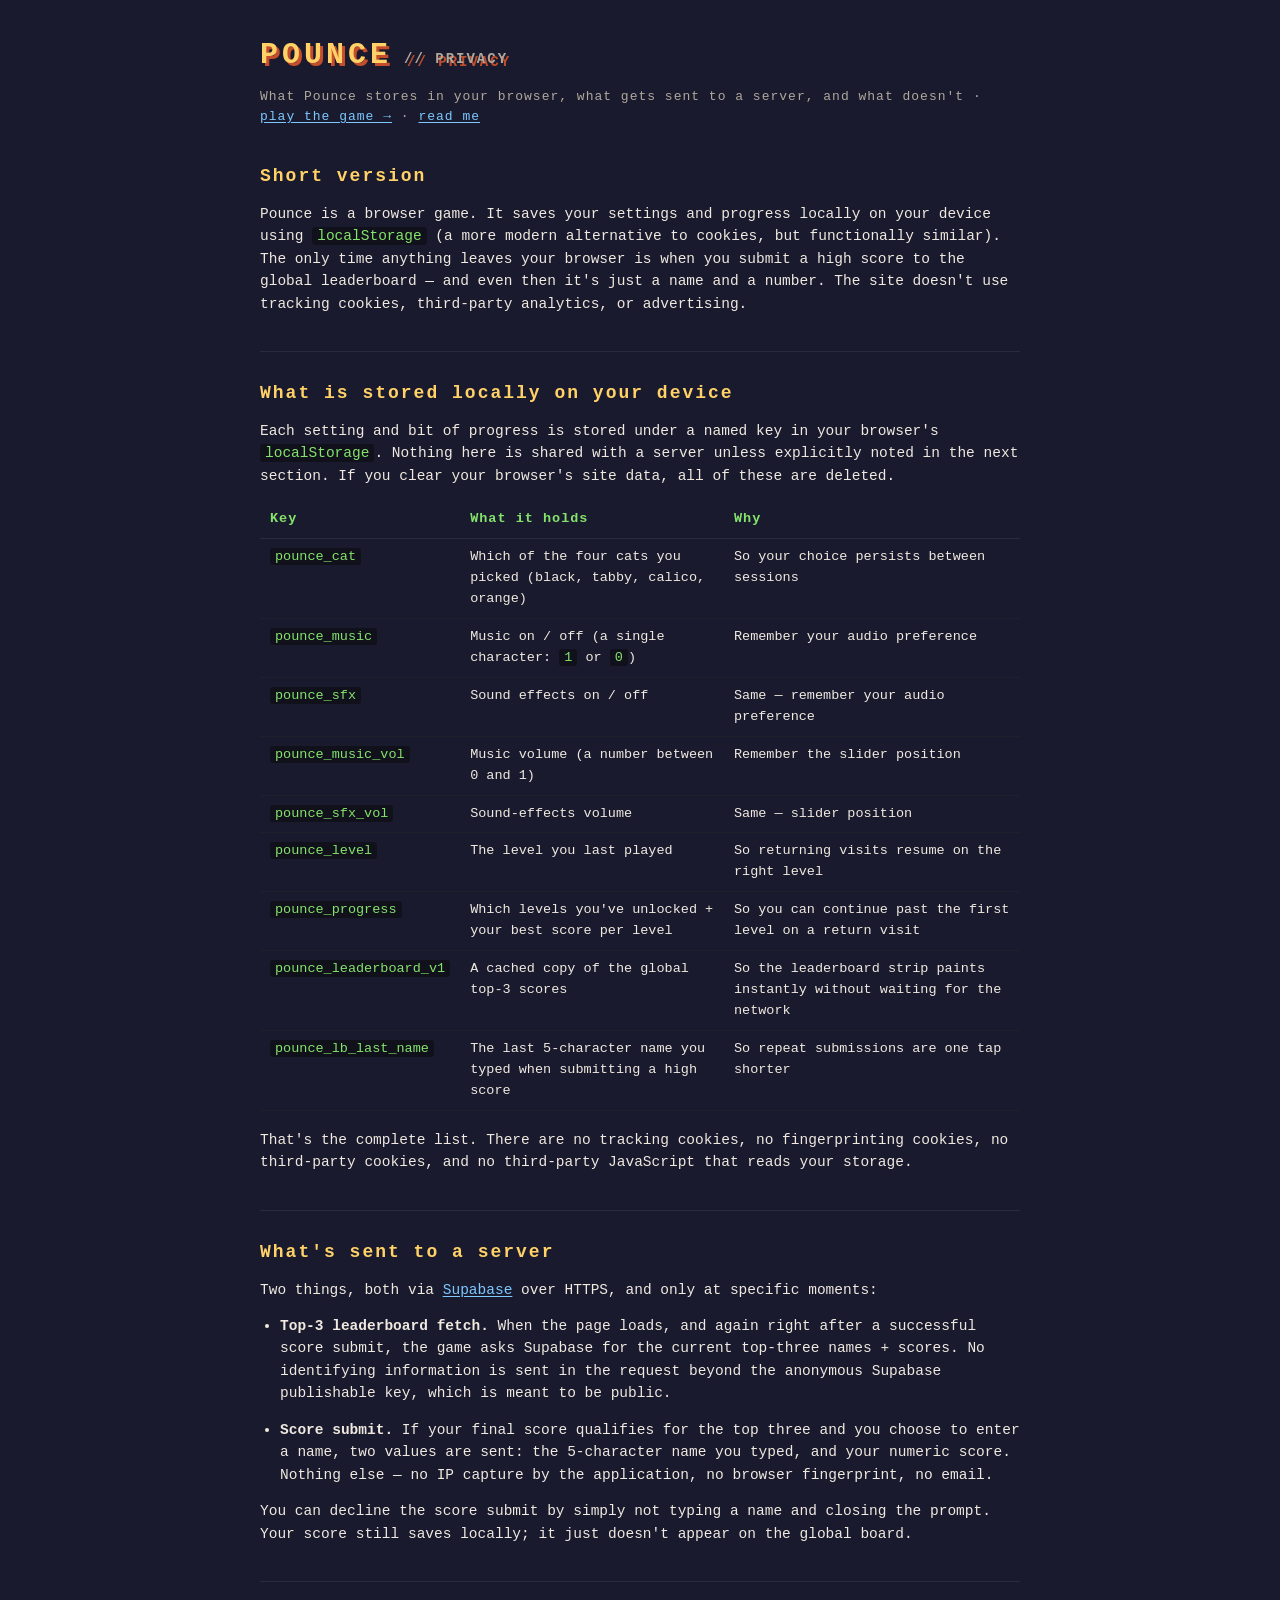
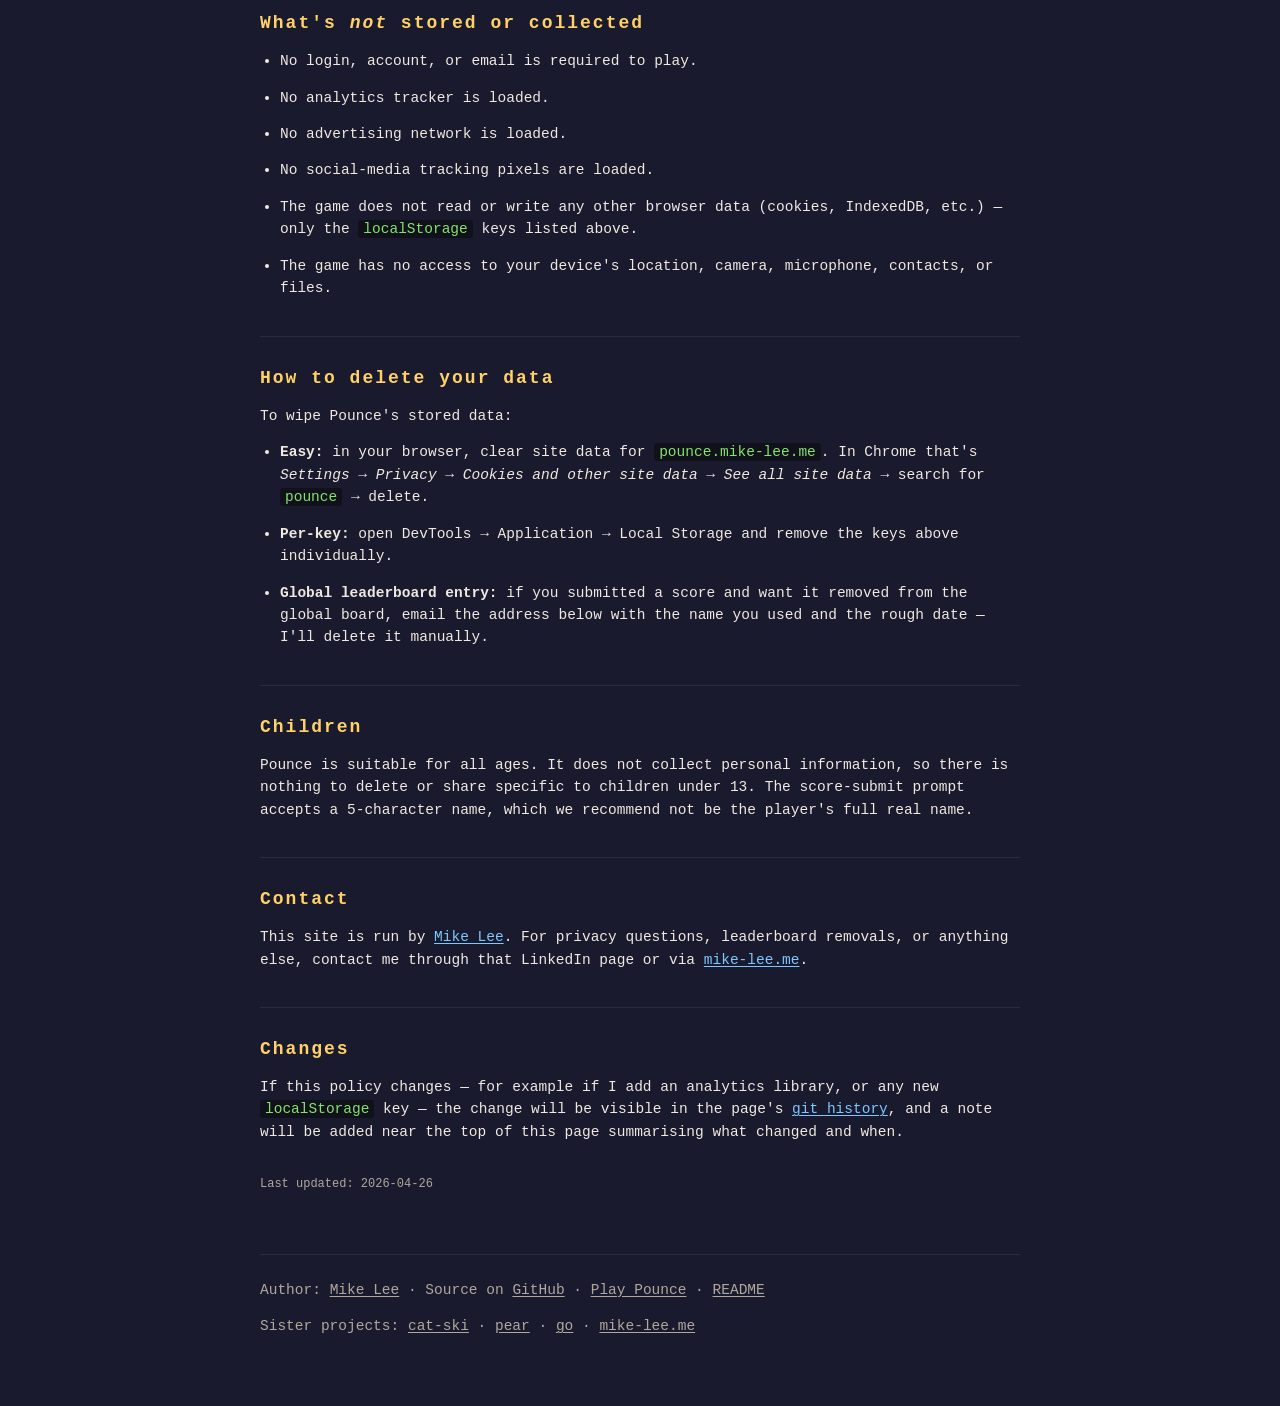
==== privacy.html @ b09f2150 "Multi-level: three levels (720/540/480 tiles), level select on title, per-level progress, privacy po" ====
<!DOCTYPE html>
<html lang="en">
<head>
<meta charset="UTF-8">
<title>Privacy &mdash; Pounce</title>
<meta name="viewport" content="width=device-width, initial-scale=1">
<meta name="description" content="What Pounce stores in your browser, what gets sent to a server, and what doesn't.">
<link rel="canonical" href="https://pounce.mike-lee.me/privacy.html">
<meta name="theme-color" content="#1a1a2e">

<link rel="icon" type="image/x-icon" href="/favicon.ico">
<link rel="icon" type="image/png" sizes="16x16" href="/favicon-16.png">
<link rel="icon" type="image/png" sizes="32x32" href="/favicon-32.png">
<link rel="apple-touch-icon" sizes="180x180" href="/apple-touch-icon.png">

<style>
  :root {
    --bg:        #1a1a2e;
    --panel:    #2b2b3d;
    --ink:       #f0e9e0;
    --ink-dim:   #b0a89c;
    --accent:    #ffd166;
    --accent-2:  #84e36b;
    --link:      #7cc8ff;
  }
  * { box-sizing: border-box; margin: 0; padding: 0; }
  html, body {
    background: var(--bg);
    color: var(--ink);
    font-family: ui-monospace, "SFMono-Regular", Menlo, Consolas, monospace;
    line-height: 1.55;
  }
  body { padding: 32px 16px; }
  main { max-width: 760px; margin: 0 auto; }

  h1 {
    font-size: 30px;
    letter-spacing: 4px;
    color: var(--accent);
    text-shadow: 3px 3px 0 #c44d2c;
    margin-bottom: 8px;
  }
  h1 .label { font-size: 14px; color: var(--ink-dim); margin-left: 12px; letter-spacing: 2px; }
  h2 {
    font-size: 18px;
    color: var(--accent);
    letter-spacing: 2px;
    margin-top: 36px;
    margin-bottom: 12px;
    border-top: 1px solid var(--panel);
    padding-top: 28px;
  }
  h2:first-of-type { border-top: none; padding-top: 0; }

  p, li { font-size: 14.5px; margin-bottom: 14px; }
  a { color: var(--link); text-decoration: underline; text-underline-offset: 2px; }
  a:hover { color: var(--accent); }
  code {
    background: #11111c;
    padding: 1px 5px;
    border-radius: 3px;
    font-family: inherit;
    color: var(--accent-2);
  }

  table {
    width: 100%;
    border-collapse: collapse;
    margin: 8px 0 18px;
    font-size: 13.5px;
  }
  th, td { padding: 8px 10px; vertical-align: top; }
  th {
    text-align: left;
    color: var(--accent-2);
    border-bottom: 1px solid var(--panel);
    letter-spacing: 1px;
  }
  td { border-bottom: 1px solid #20202d; }

  footer {
    margin-top: 60px;
    padding-top: 24px;
    border-top: 1px solid var(--panel);
    font-size: 12px;
    color: var(--ink-dim);
  }
  footer a { color: var(--ink-dim); }
</style>
</head>
<body>
<main>
  <h1>POUNCE<span class="label">// PRIVACY</span></h1>
  <p style="color: var(--ink-dim); font-size: 13px; letter-spacing: 1px;">
    What Pounce stores in your browser, what gets sent to a server, and
    what doesn't &middot;
    <a href="/">play the game &rarr;</a> &middot;
    <a href="/readme.html">read me</a>
  </p>

  <h2>Short version</h2>

  <p>Pounce is a browser game. It saves your settings and progress
    locally on your device using <code>localStorage</code> (a more
    modern alternative to cookies, but functionally similar). The only
    time anything leaves your browser is when you submit a high score
    to the global leaderboard — and even then it's just a name and a
    number. The site doesn't use tracking cookies, third-party
    analytics, or advertising.</p>

  <h2>What is stored locally on your device</h2>

  <p>Each setting and bit of progress is stored under a named key in
    your browser's <code>localStorage</code>. Nothing here is shared
    with a server unless explicitly noted in the next section. If you
    clear your browser's site data, all of these are deleted.</p>

  <table>
    <thead>
      <tr><th>Key</th><th>What it holds</th><th>Why</th></tr>
    </thead>
    <tbody>
      <tr><td><code>pounce_cat</code></td>
          <td>Which of the four cats you picked (black, tabby, calico, orange)</td>
          <td>So your choice persists between sessions</td></tr>
      <tr><td><code>pounce_music</code></td>
          <td>Music on / off (a single character: <code>1</code> or <code>0</code>)</td>
          <td>Remember your audio preference</td></tr>
      <tr><td><code>pounce_sfx</code></td>
          <td>Sound effects on / off</td>
          <td>Same — remember your audio preference</td></tr>
      <tr><td><code>pounce_music_vol</code></td>
          <td>Music volume (a number between 0 and 1)</td>
          <td>Remember the slider position</td></tr>
      <tr><td><code>pounce_sfx_vol</code></td>
          <td>Sound-effects volume</td>
          <td>Same — slider position</td></tr>
      <tr><td><code>pounce_level</code></td>
          <td>The level you last played</td>
          <td>So returning visits resume on the right level</td></tr>
      <tr><td><code>pounce_progress</code></td>
          <td>Which levels you've unlocked + your best score per level</td>
          <td>So you can continue past the first level on a return visit</td></tr>
      <tr><td><code>pounce_leaderboard_v1</code></td>
          <td>A cached copy of the global top-3 scores</td>
          <td>So the leaderboard strip paints instantly without waiting for the network</td></tr>
      <tr><td><code>pounce_lb_last_name</code></td>
          <td>The last 5-character name you typed when submitting a high score</td>
          <td>So repeat submissions are one tap shorter</td></tr>
    </tbody>
  </table>

  <p>That's the complete list. There are no tracking cookies, no
    fingerprinting cookies, no third-party cookies, and no
    third-party JavaScript that reads your storage.</p>

  <h2>What's sent to a server</h2>

  <p>Two things, both via <a href="https://supabase.com/">Supabase</a>
    over HTTPS, and only at specific moments:</p>

  <ul style="padding-left: 20px;">
    <li><strong>Top-3 leaderboard fetch.</strong> When the page loads,
      and again right after a successful score submit, the game asks
      Supabase for the current top-three names + scores. No
      identifying information is sent in the request beyond the
      anonymous Supabase publishable key, which is meant to be
      public.</li>
    <li><strong>Score submit.</strong> If your final score qualifies
      for the top three and you choose to enter a name, two values
      are sent: the 5-character name you typed, and your numeric
      score. Nothing else — no IP capture by the application, no
      browser fingerprint, no email.</li>
  </ul>

  <p>You can decline the score submit by simply not typing a name and
    closing the prompt. Your score still saves locally; it just doesn't
    appear on the global board.</p>

  <h2>What's <em>not</em> stored or collected</h2>

  <ul style="padding-left: 20px;">
    <li>No login, account, or email is required to play.</li>
    <li>No analytics tracker is loaded.</li>
    <li>No advertising network is loaded.</li>
    <li>No social-media tracking pixels are loaded.</li>
    <li>The game does not read or write any other browser data
      (cookies, IndexedDB, etc.) — only the
      <code>localStorage</code> keys listed above.</li>
    <li>The game has no access to your device's location, camera,
      microphone, contacts, or files.</li>
  </ul>

  <h2>How to delete your data</h2>

  <p>To wipe Pounce's stored data:</p>

  <ul style="padding-left: 20px;">
    <li><strong>Easy:</strong> in your browser, clear site data for
      <code>pounce.mike-lee.me</code>. In Chrome that's <em>Settings
      &rarr; Privacy &rarr; Cookies and other site data &rarr; See all
      site data</em> &rarr; search for <code>pounce</code> &rarr;
      delete.</li>
    <li><strong>Per-key:</strong> open DevTools &rarr; Application
      &rarr; Local Storage and remove the keys above individually.</li>
    <li><strong>Global leaderboard entry:</strong> if you submitted a
      score and want it removed from the global board, email the
      address below with the name you used and the rough date — I'll
      delete it manually.</li>
  </ul>

  <h2>Children</h2>

  <p>Pounce is suitable for all ages. It does not collect personal
    information, so there is nothing to delete or share specific to
    children under 13. The score-submit prompt accepts a 5-character
    name, which we recommend not be the player's full real name.</p>

  <h2>Contact</h2>

  <p>This site is run by <a href="https://www.linkedin.com/in/mikelee89/">Mike Lee</a>.
    For privacy questions, leaderboard removals, or anything else,
    contact me through that LinkedIn page or via
    <a href="https://mike-lee.me/">mike-lee.me</a>.</p>

  <h2>Changes</h2>

  <p>If this policy changes — for example if I add an analytics
    library, or any new <code>localStorage</code> key — the change
    will be visible in the page's <a href="https://github.com/ashtonmorrow/bros">git
    history</a>, and a note will be added near the top of this page
    summarising what changed and when.</p>

  <p style="color: var(--ink-dim); font-size: 12px; margin-top: 32px;">
    Last updated: 2026-04-26
  </p>

  <footer>
    <p>Author: <a href="https://www.linkedin.com/in/mikelee89/">Mike Lee</a>
       &middot; Source on <a href="https://github.com/ashtonmorrow/bros">GitHub</a>
       &middot; <a href="/">Play Pounce</a>
       &middot; <a href="/readme.html">README</a>
    </p>
    <p>Sister projects:
       <a href="https://ski.mike-lee.me/">cat-ski</a> &middot;
       <a href="https://pear.mike-lee.me/">pear</a> &middot;
       <a href="https://go.mike-lee.me/">go</a> &middot;
       <a href="https://mike-lee.me/">mike-lee.me</a>
    </p>
  </footer>
</main>
</body>
</html>
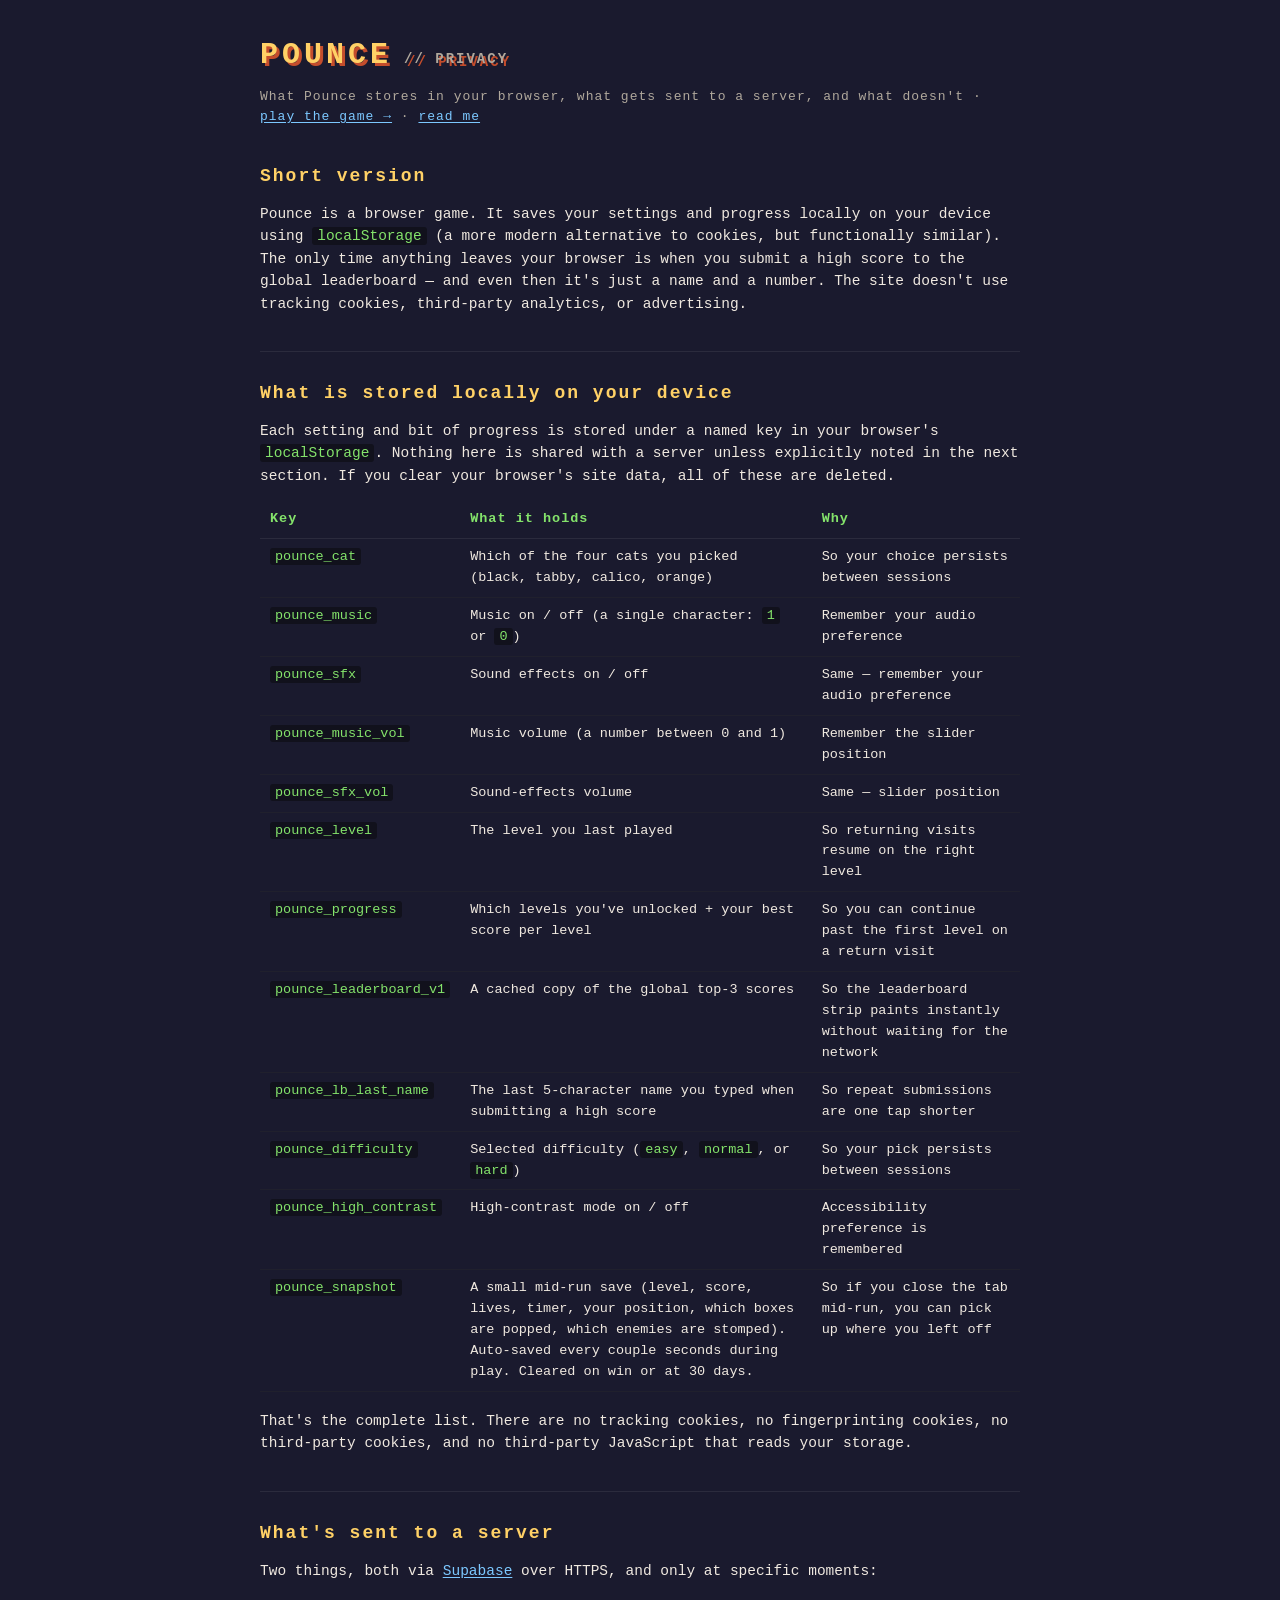
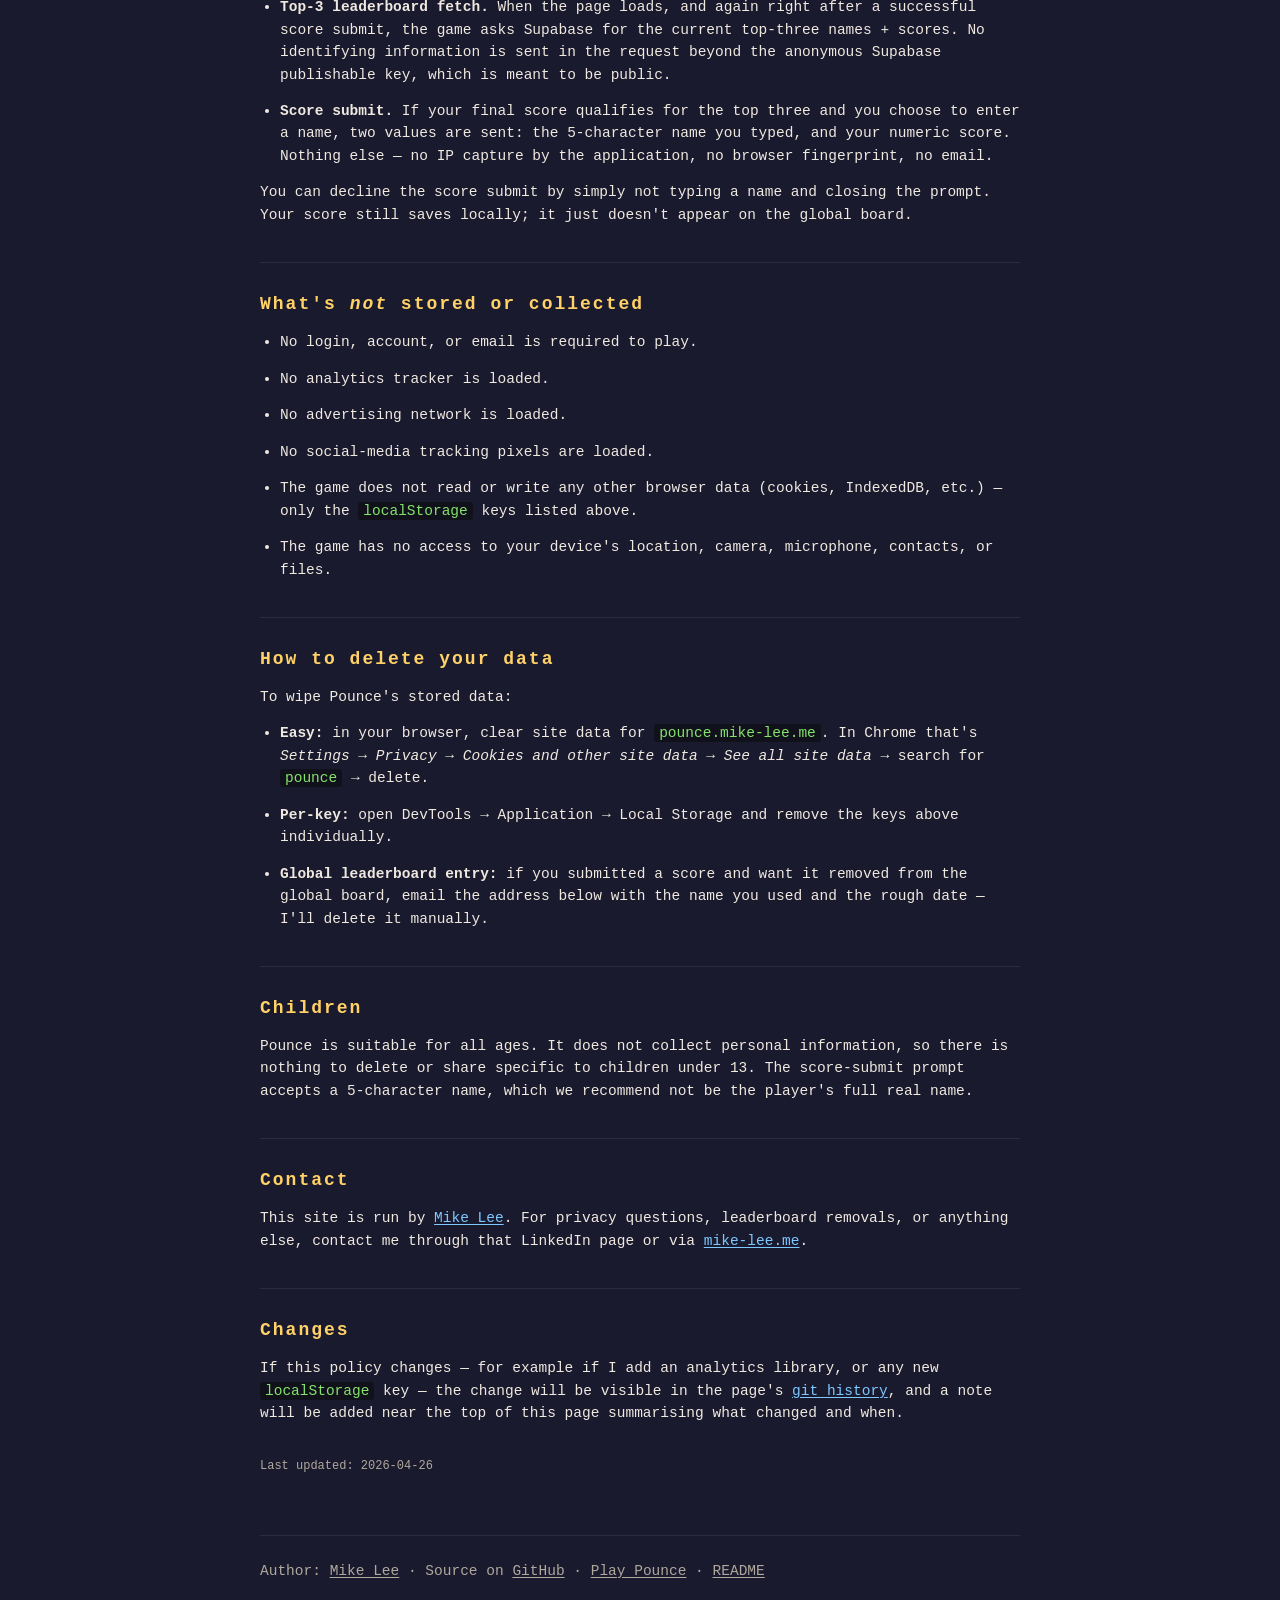
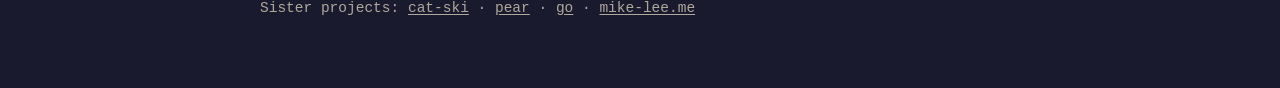
==== commit 23faa77b: "Three full levels, audio fixes, UI cleanup, deep audit pass" ====
--- a/privacy.html
+++ b/privacy.html
@@ -147,6 +147,15 @@
       <tr><td><code>pounce_lb_last_name</code></td>
           <td>The last 5-character name you typed when submitting a high score</td>
           <td>So repeat submissions are one tap shorter</td></tr>
+      <tr><td><code>pounce_difficulty</code></td>
+          <td>Selected difficulty (<code>easy</code>, <code>normal</code>, or <code>hard</code>)</td>
+          <td>So your pick persists between sessions</td></tr>
+      <tr><td><code>pounce_high_contrast</code></td>
+          <td>High-contrast mode on / off</td>
+          <td>Accessibility preference is remembered</td></tr>
+      <tr><td><code>pounce_snapshot</code></td>
+          <td>A small mid-run save (level, score, lives, timer, your position, which boxes are popped, which enemies are stomped). Auto-saved every couple seconds during play. Cleared on win or at 30 days.</td>
+          <td>So if you close the tab mid-run, you can pick up where you left off</td></tr>
     </tbody>
   </table>
 
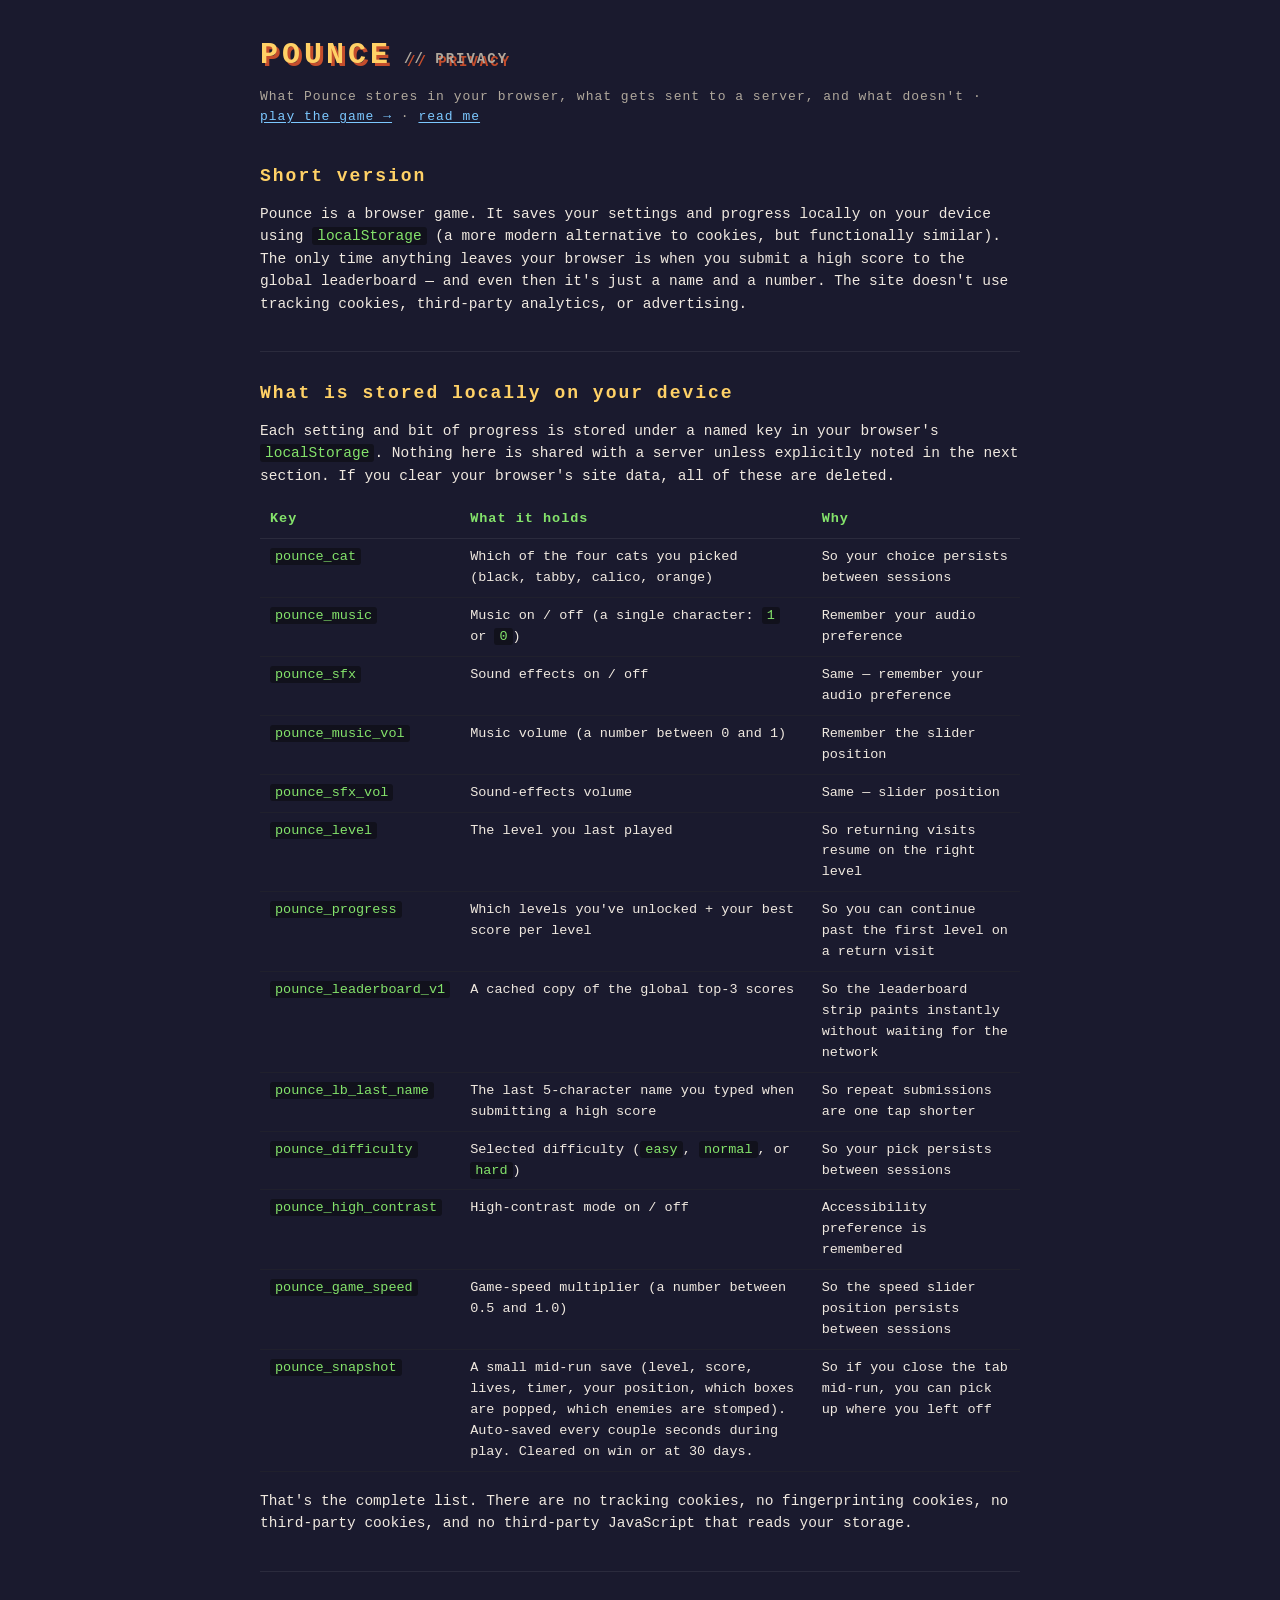
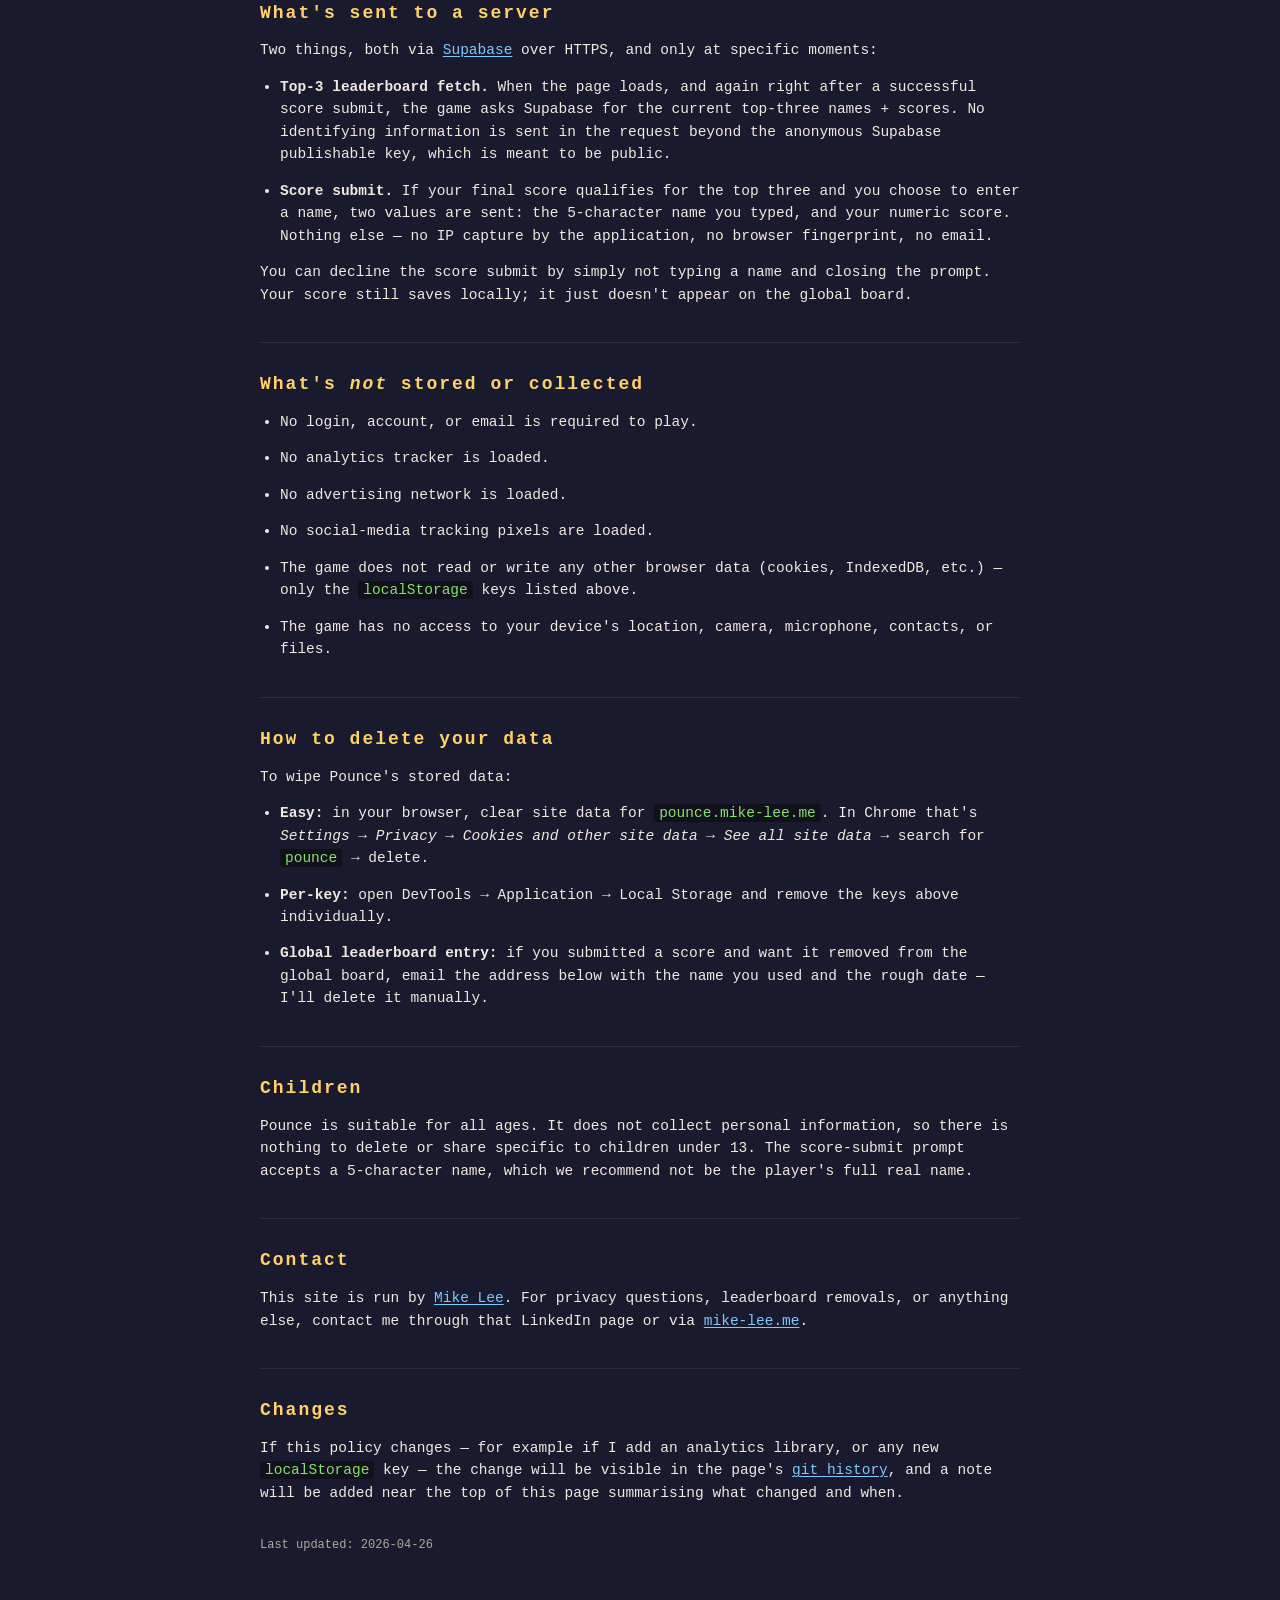
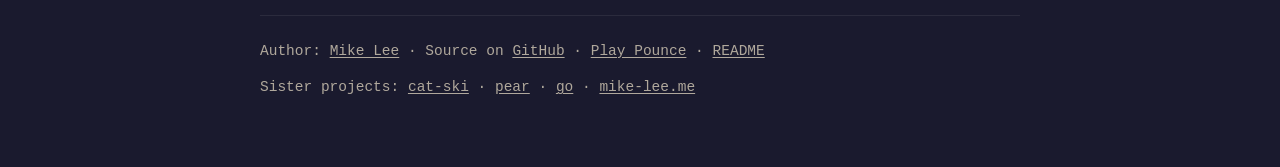
==== commit 91f4a619: "Game-speed slider for accessibility / lower-end machines" ====
--- a/privacy.html
+++ b/privacy.html
@@ -153,6 +153,9 @@
       <tr><td><code>pounce_high_contrast</code></td>
           <td>High-contrast mode on / off</td>
           <td>Accessibility preference is remembered</td></tr>
+      <tr><td><code>pounce_game_speed</code></td>
+          <td>Game-speed multiplier (a number between 0.5 and 1.0)</td>
+          <td>So the speed slider position persists between sessions</td></tr>
       <tr><td><code>pounce_snapshot</code></td>
           <td>A small mid-run save (level, score, lives, timer, your position, which boxes are popped, which enemies are stomped). Auto-saved every couple seconds during play. Cleared on win or at 30 days.</td>
           <td>So if you close the tab mid-run, you can pick up where you left off</td></tr>
